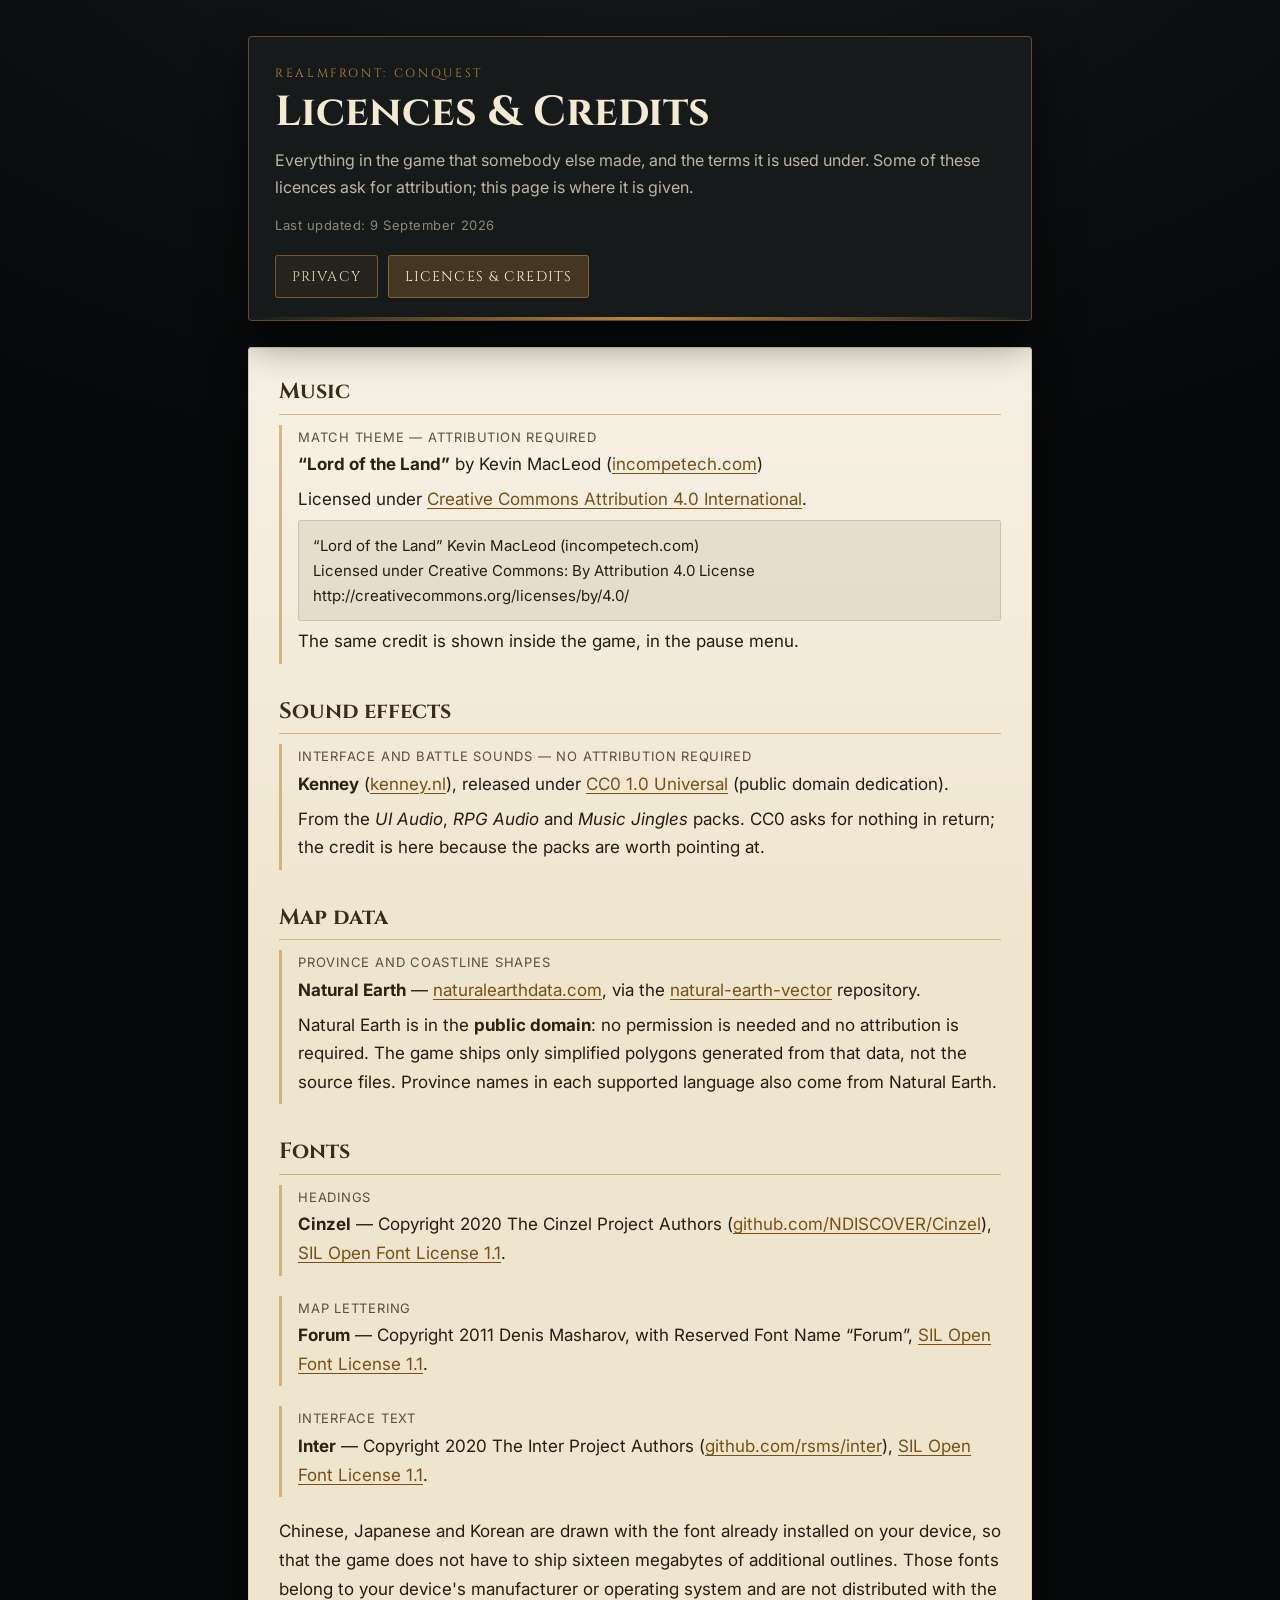
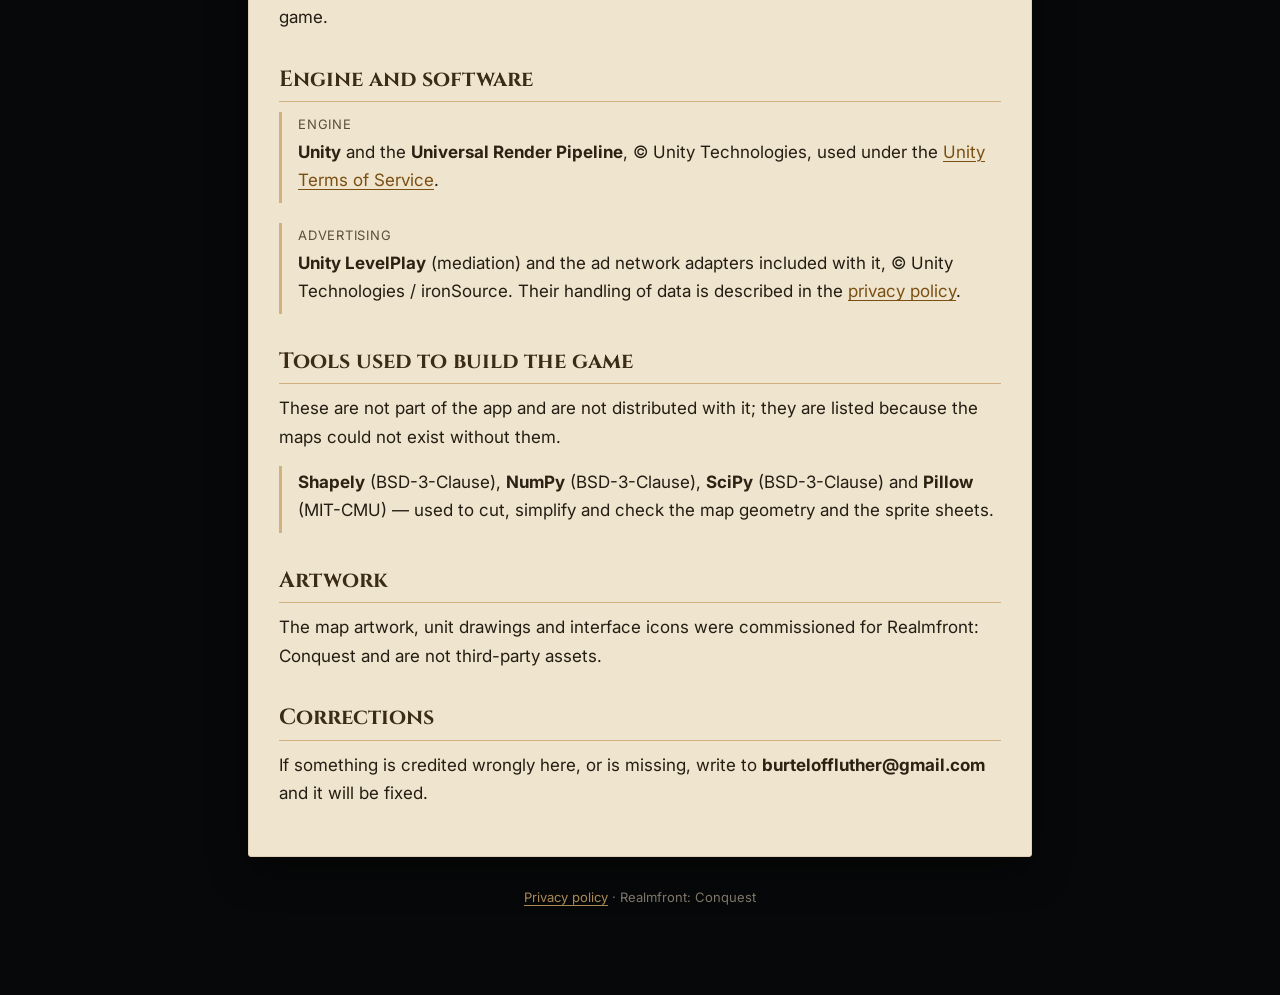
==== licenses.html @ 70ff1610 "Завести правовые страницы Realmfront Политика конфиденциальности и список лицензий, статическим сайт" ====
<!doctype html>
<html lang="en">
<head>
  <meta charset="utf-8" />
  <meta name="viewport" content="width=device-width,initial-scale=1" />
  <title>Realmfront: Conquest — Licences &amp; Credits</title>
  <meta name="description" content="Third-party data, music, sound, fonts and software used in Realmfront: Conquest, with their licences." />
  <link rel="stylesheet" href="styles.css" />
</head>
<body>
  <main class="container">
    <header class="deck">
      <p class="eyebrow">Realmfront: Conquest</p>
      <h1>Licences &amp; Credits</h1>
      <p class="lead">Everything in the game that somebody else made, and the terms it is used under. Some of these licences ask for attribution; this page is where it is given.</p>
      <p class="stamp">Last updated: 9 September 2026</p>
      <nav class="nav">
        <a href="index.html">Privacy</a>
        <a href="licenses.html" aria-current="page">Licences &amp; credits</a>
      </nav>
    </header>

    <section class="sheet">
      <h2>Music</h2>
      <div class="credit">
        <p class="what">Match theme — attribution required</p>
        <p><strong>“Lord of the Land”</strong> by Kevin MacLeod (<a href="https://incompetech.com" rel="noopener">incompetech.com</a>)</p>
        <p>Licensed under <a href="https://creativecommons.org/licenses/by/4.0/" rel="noopener">Creative Commons Attribution 4.0 International</a>.</p>
        <p class="quote">“Lord of the Land” Kevin MacLeod (incompetech.com)<br />Licensed under Creative Commons: By Attribution 4.0 License<br />http://creativecommons.org/licenses/by/4.0/</p>
        <p>The same credit is shown inside the game, in the pause menu.</p>
      </div>

      <h2>Sound effects</h2>
      <div class="credit">
        <p class="what">Interface and battle sounds — no attribution required</p>
        <p><strong>Kenney</strong> (<a href="https://kenney.nl" rel="noopener">kenney.nl</a>), released under <a href="https://creativecommons.org/publicdomain/zero/1.0/" rel="noopener">CC0 1.0 Universal</a> (public domain dedication).</p>
        <p>From the <em>UI Audio</em>, <em>RPG Audio</em> and <em>Music Jingles</em> packs. CC0 asks for nothing in return; the credit is here because the packs are worth pointing at.</p>
      </div>

      <h2>Map data</h2>
      <div class="credit">
        <p class="what">Province and coastline shapes</p>
        <p><strong>Natural Earth</strong> — <a href="https://www.naturalearthdata.com/" rel="noopener">naturalearthdata.com</a>, via the <a href="https://github.com/nvkelso/natural-earth-vector" rel="noopener">natural-earth-vector</a> repository.</p>
        <p>Natural Earth is in the <strong>public domain</strong>: no permission is needed and no attribution is required. The game ships only simplified polygons generated from that data, not the source files. Province names in each supported language also come from Natural Earth.</p>
      </div>

      <h2>Fonts</h2>
      <div class="credit">
        <p class="what">Headings</p>
        <p><strong>Cinzel</strong> — Copyright 2020 The Cinzel Project Authors (<a href="https://github.com/NDISCOVER/Cinzel" rel="noopener">github.com/NDISCOVER/Cinzel</a>), <a href="https://openfontlicense.org/" rel="noopener">SIL Open Font License 1.1</a>.</p>
      </div>
      <div class="credit">
        <p class="what">Map lettering</p>
        <p><strong>Forum</strong> — Copyright 2011 Denis Masharov, with Reserved Font Name “Forum”, <a href="https://openfontlicense.org/" rel="noopener">SIL Open Font License 1.1</a>.</p>
      </div>
      <div class="credit">
        <p class="what">Interface text</p>
        <p><strong>Inter</strong> — Copyright 2020 The Inter Project Authors (<a href="https://github.com/rsms/inter" rel="noopener">github.com/rsms/inter</a>), <a href="https://openfontlicense.org/" rel="noopener">SIL Open Font License 1.1</a>.</p>
      </div>
      <p>Chinese, Japanese and Korean are drawn with the font already installed on your device, so that the game does not have to ship sixteen megabytes of additional outlines. Those fonts belong to your device's manufacturer or operating system and are not distributed with the game.</p>

      <h2>Engine and software</h2>
      <div class="credit">
        <p class="what">Engine</p>
        <p><strong>Unity</strong> and the <strong>Universal Render Pipeline</strong>, © Unity Technologies, used under the <a href="https://unity.com/legal/terms-of-service" rel="noopener">Unity Terms of Service</a>.</p>
      </div>
      <div class="credit">
        <p class="what">Advertising</p>
        <p><strong>Unity LevelPlay</strong> (mediation) and the ad network adapters included with it, © Unity Technologies / ironSource. Their handling of data is described in the <a href="index.html">privacy policy</a>.</p>
      </div>

      <h2>Tools used to build the game</h2>
      <p>These are not part of the app and are not distributed with it; they are listed because the maps could not exist without them.</p>
      <div class="credit">
        <p><strong>Shapely</strong> (BSD-3-Clause), <strong>NumPy</strong> (BSD-3-Clause), <strong>SciPy</strong> (BSD-3-Clause) and <strong>Pillow</strong> (MIT-CMU) — used to cut, simplify and check the map geometry and the sprite sheets.</p>
      </div>

      <h2>Artwork</h2>
      <p>The map artwork, unit drawings and interface icons were commissioned for Realmfront: Conquest and are not third-party assets.</p>

      <h2>Corrections</h2>
      <p>If something is credited wrongly here, or is missing, write to <strong>burteloffluther@gmail.com</strong> and it will be fixed.</p>
    </section>

    <footer>
      <p><a href="index.html">Privacy policy</a> · Realmfront: Conquest</p>
    </footer>
  </main>
</body>
</html>
---- styles.css ----
/* Realmfront: Conquest — legal pages.
   The game is a parchment map under a dark command deck with gold rules, and
   these pages are the same three materials: dark ground, parchment sheet, gold. */

@import url("https://fonts.googleapis.com/css2?family=Cinzel:wght@500;700&family=Inter:wght@400;500;600&display=swap");

:root {
  --ground: #0d0f10;
  --ground-deep: #070809;
  --parchment: #efe4cd;
  --parchment-edge: #ddcfb2;
  --ink: #241d13;
  --ink-soft: #5b4f3c;
  --gold: #b8873c;
  --gold-bright: #d8a85a;
  --gold-line: rgba(184, 135, 60, 0.55);
  --deck: #171a1b;
}

* { box-sizing: border-box; }

html { -webkit-text-size-adjust: 100%; }

body {
  margin: 0;
  background:
    radial-gradient(1200px 700px at 50% -8%, #1b1f20 0%, var(--ground) 55%, var(--ground-deep) 100%);
  color: var(--ink);
  font-family: "Inter", "Segoe UI", system-ui, sans-serif;
  line-height: 1.68;
  font-size: 17px;
}

.container {
  max-width: 820px;
  margin: 0 auto;
  padding: 36px 18px 72px;
}

/* --- the command deck at the top of every page ---------------------------- */

.deck {
  background: var(--deck);
  border: 1px solid rgba(184, 135, 60, 0.45);
  border-radius: 4px;
  padding: 26px 26px 22px;
  margin-bottom: 26px;
  box-shadow: 0 18px 46px rgba(0, 0, 0, 0.55);
  position: relative;
}

.deck::after {
  content: "";
  position: absolute;
  left: 0;
  right: 0;
  bottom: 0;
  height: 3px;
  background: linear-gradient(90deg, transparent, var(--gold), transparent);
}

.eyebrow {
  margin: 0 0 6px;
  font-family: "Cinzel", Georgia, serif;
  letter-spacing: 0.22em;
  text-transform: uppercase;
  font-size: 12px;
  color: var(--gold);
}

.deck h1 {
  margin: 0 0 10px;
  font-family: "Cinzel", Georgia, serif;
  font-weight: 700;
  font-size: clamp(28px, 6vw, 42px);
  line-height: 1.14;
  color: #f4ead2;
}

.lead {
  margin: 0;
  color: #bdb5a4;
  font-size: 16px;
}

.stamp {
  margin: 14px 0 0;
  font-size: 13px;
  color: #8d8677;
  letter-spacing: 0.04em;
}

/* --- the parchment the text is written on --------------------------------- */

.sheet {
  background:
    linear-gradient(180deg, rgba(255, 255, 255, 0.5) 0%, rgba(255, 255, 255, 0) 30%),
    var(--parchment);
  border: 1px solid var(--parchment-edge);
  border-radius: 3px;
  padding: 30px 30px 34px;
  box-shadow: 0 14px 38px rgba(0, 0, 0, 0.42);
}

.sheet + .sheet { margin-top: 22px; }

h2 {
  font-family: "Cinzel", Georgia, serif;
  font-weight: 700;
  font-size: 22px;
  line-height: 1.25;
  margin: 34px 0 10px;
  padding-bottom: 8px;
  border-bottom: 1px solid var(--gold-line);
  color: #3a2c17;
}

.sheet > h2:first-child { margin-top: 0; }

h3 {
  font-family: "Cinzel", Georgia, serif;
  font-size: 17px;
  margin: 22px 0 6px;
  color: #3a2c17;
}

p { margin: 0 0 14px; }

ul { margin: 0 0 16px; padding-left: 22px; }

li { margin-bottom: 8px; }

strong { color: #2c2213; }

code {
  font-family: ui-monospace, "Cascadia Mono", Consolas, monospace;
  font-size: 0.92em;
  background: rgba(90, 70, 40, 0.12);
  border: 1px solid rgba(90, 70, 40, 0.2);
  border-radius: 3px;
  padding: 1px 5px;
}

a { color: #7a4f14; text-underline-offset: 3px; }

a:hover { color: #96631a; }

/* --- credit entries ------------------------------------------------------- */

.credit {
  border-left: 3px solid var(--gold-line);
  padding: 2px 0 2px 16px;
  margin: 0 0 20px;
}

.credit p { margin: 0 0 6px; }

.credit .what {
  font-size: 13px;
  letter-spacing: 0.06em;
  text-transform: uppercase;
  color: var(--ink-soft);
  margin-bottom: 2px;
}

.quote {
  background: rgba(90, 70, 40, 0.09);
  border: 1px solid rgba(90, 70, 40, 0.18);
  border-radius: 3px;
  padding: 12px 14px;
  font-size: 15px;
  margin: 0 0 12px;
}

/* --- links between the two pages ------------------------------------------ */

.nav {
  display: flex;
  flex-wrap: wrap;
  gap: 10px;
  margin-top: 18px;
}

.nav a {
  font-family: "Cinzel", Georgia, serif;
  font-size: 14px;
  letter-spacing: 0.08em;
  text-transform: uppercase;
  text-decoration: none;
  color: #e8d9b6;
  border: 1px solid rgba(184, 135, 60, 0.55);
  border-radius: 3px;
  padding: 9px 16px;
  background: rgba(184, 135, 60, 0.09);
}

.nav a:hover {
  background: rgba(184, 135, 60, 0.2);
  color: #fff3d9;
}

.nav a[aria-current="page"] {
  background: rgba(184, 135, 60, 0.28);
  color: #fff3d9;
}

footer {
  margin-top: 30px;
  text-align: center;
  color: #7e776a;
  font-size: 13px;
}

footer a { color: #a98a55; }

@media (max-width: 560px) {
  body { font-size: 16px; }
  .sheet { padding: 22px 18px 26px; }
  .deck { padding: 20px 18px 18px; }
}
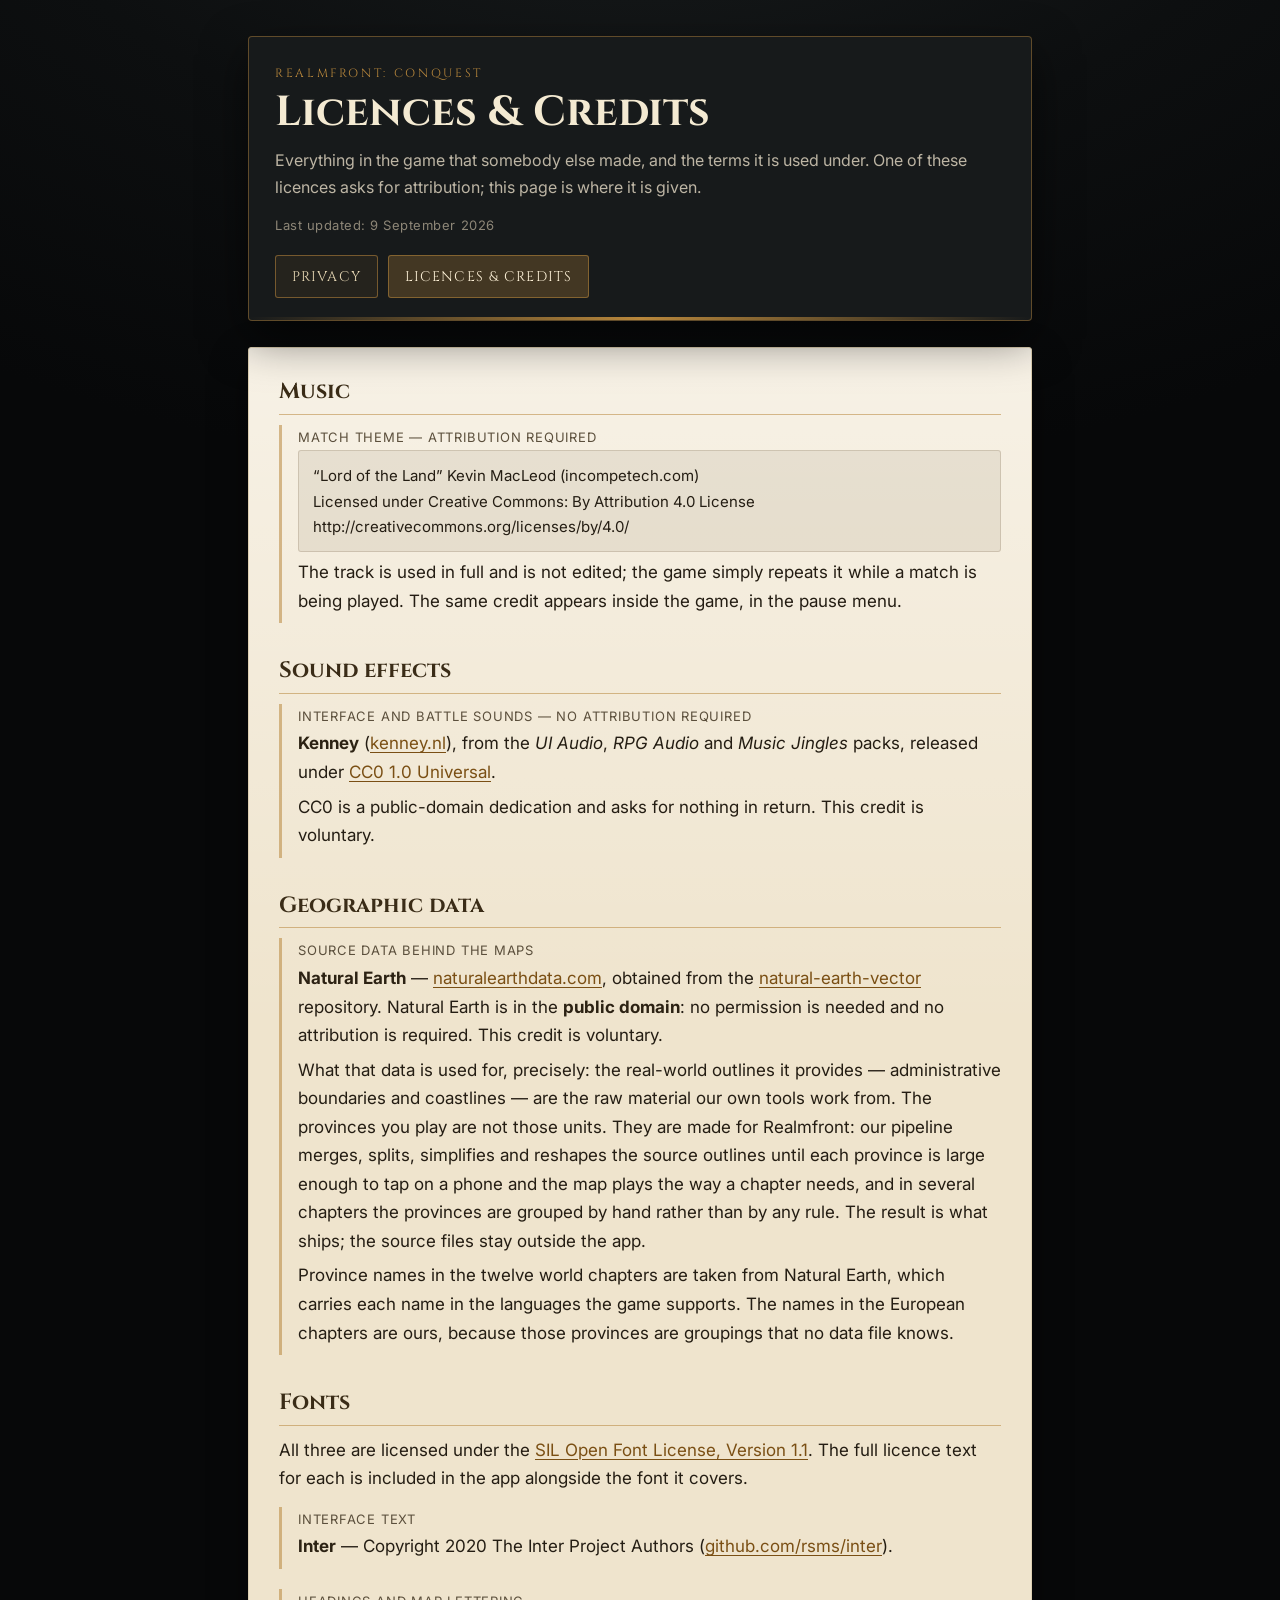
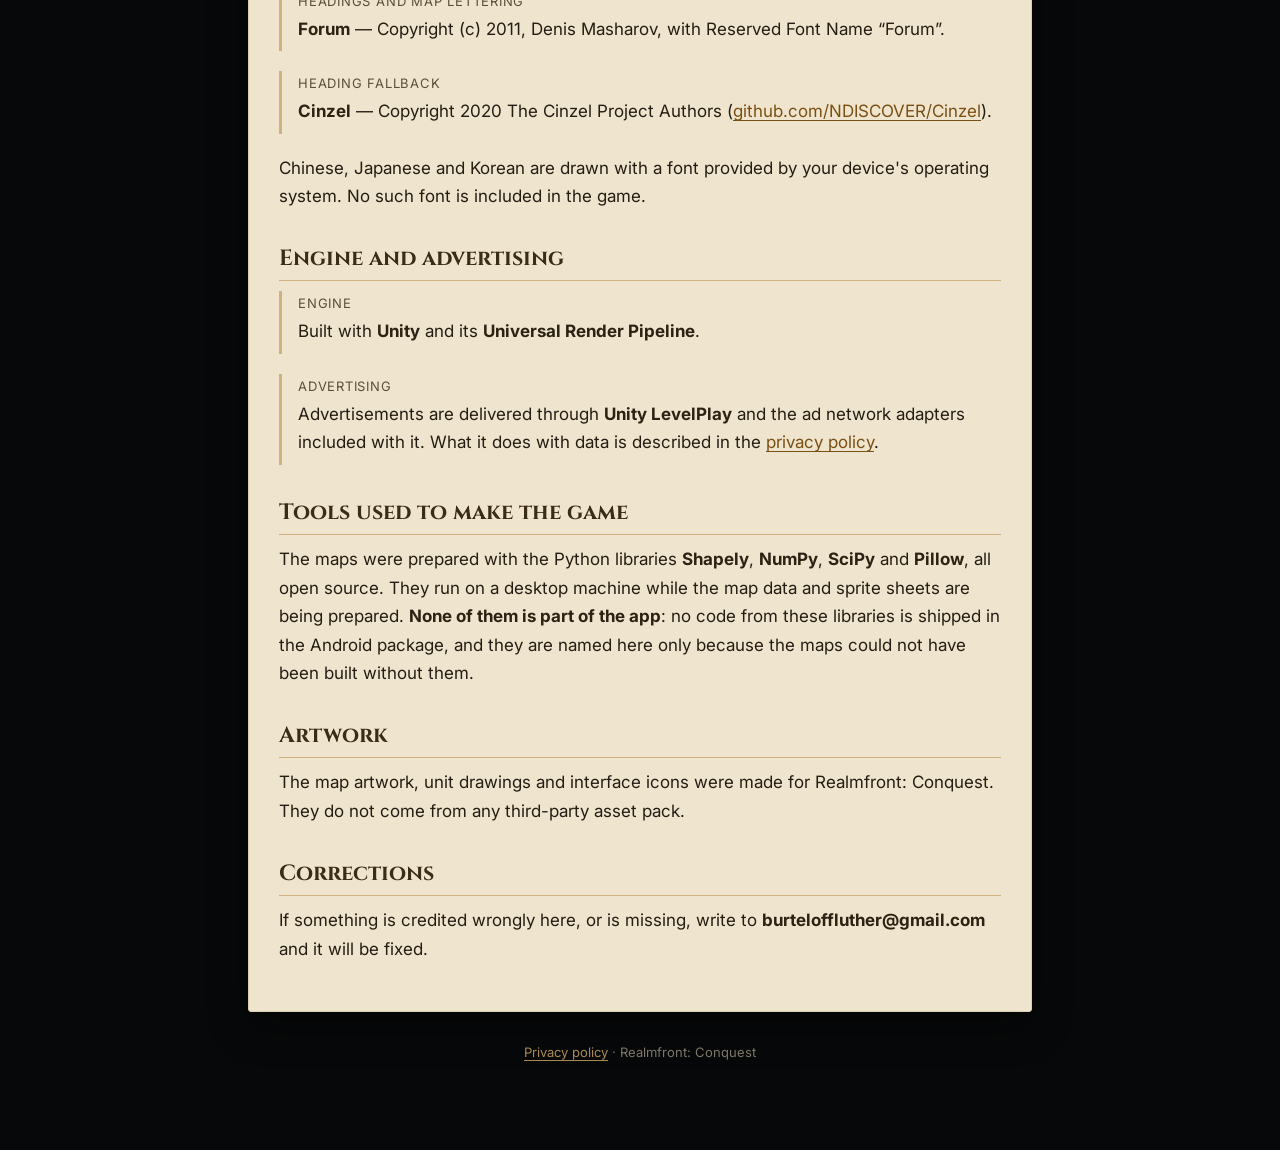
==== commit b2eca19a: "Уточнить страницу лицензий по фактам репозитория Имена провинций из Natural Earth есть только в двен" ====
--- a/licenses.html
+++ b/licenses.html
@@ -12,7 +12,7 @@
     <header class="deck">
       <p class="eyebrow">Realmfront: Conquest</p>
       <h1>Licences &amp; Credits</h1>
-      <p class="lead">Everything in the game that somebody else made, and the terms it is used under. Some of these licences ask for attribution; this page is where it is given.</p>
+      <p class="lead">Everything in the game that somebody else made, and the terms it is used under. One of these licences asks for attribution; this page is where it is given.</p>
       <p class="stamp">Last updated: 9 September 2026</p>
       <nav class="nav">
         <a href="index.html">Privacy</a>
@@ -24,59 +24,56 @@
       <h2>Music</h2>
       <div class="credit">
         <p class="what">Match theme — attribution required</p>
-        <p><strong>“Lord of the Land”</strong> by Kevin MacLeod (<a href="https://incompetech.com" rel="noopener">incompetech.com</a>)</p>
-        <p>Licensed under <a href="https://creativecommons.org/licenses/by/4.0/" rel="noopener">Creative Commons Attribution 4.0 International</a>.</p>
         <p class="quote">“Lord of the Land” Kevin MacLeod (incompetech.com)<br />Licensed under Creative Commons: By Attribution 4.0 License<br />http://creativecommons.org/licenses/by/4.0/</p>
-        <p>The same credit is shown inside the game, in the pause menu.</p>
+        <p>The track is used in full and is not edited; the game simply repeats it while a match is being played. The same credit appears inside the game, in the pause menu.</p>
       </div>
 
       <h2>Sound effects</h2>
       <div class="credit">
         <p class="what">Interface and battle sounds — no attribution required</p>
-        <p><strong>Kenney</strong> (<a href="https://kenney.nl" rel="noopener">kenney.nl</a>), released under <a href="https://creativecommons.org/publicdomain/zero/1.0/" rel="noopener">CC0 1.0 Universal</a> (public domain dedication).</p>
-        <p>From the <em>UI Audio</em>, <em>RPG Audio</em> and <em>Music Jingles</em> packs. CC0 asks for nothing in return; the credit is here because the packs are worth pointing at.</p>
+        <p><strong>Kenney</strong> (<a href="https://kenney.nl" rel="noopener">kenney.nl</a>), from the <em>UI Audio</em>, <em>RPG Audio</em> and <em>Music Jingles</em> packs, released under <a href="https://creativecommons.org/publicdomain/zero/1.0/" rel="noopener">CC0 1.0 Universal</a>.</p>
+        <p>CC0 is a public-domain dedication and asks for nothing in return. This credit is voluntary.</p>
       </div>
 
-      <h2>Map data</h2>
+      <h2>Geographic data</h2>
       <div class="credit">
-        <p class="what">Province and coastline shapes</p>
-        <p><strong>Natural Earth</strong> — <a href="https://www.naturalearthdata.com/" rel="noopener">naturalearthdata.com</a>, via the <a href="https://github.com/nvkelso/natural-earth-vector" rel="noopener">natural-earth-vector</a> repository.</p>
-        <p>Natural Earth is in the <strong>public domain</strong>: no permission is needed and no attribution is required. The game ships only simplified polygons generated from that data, not the source files. Province names in each supported language also come from Natural Earth.</p>
+        <p class="what">Source data behind the maps</p>
+        <p><strong>Natural Earth</strong> — <a href="https://www.naturalearthdata.com/" rel="noopener">naturalearthdata.com</a>, obtained from the <a href="https://github.com/nvkelso/natural-earth-vector" rel="noopener">natural-earth-vector</a> repository. Natural Earth is in the <strong>public domain</strong>: no permission is needed and no attribution is required. This credit is voluntary.</p>
+        <p>What that data is used for, precisely: the real-world outlines it provides — administrative boundaries and coastlines — are the raw material our own tools work from. The provinces you play are not those units. They are made for Realmfront: our pipeline merges, splits, simplifies and reshapes the source outlines until each province is large enough to tap on a phone and the map plays the way a chapter needs, and in several chapters the provinces are grouped by hand rather than by any rule. The result is what ships; the source files stay outside the app.</p>
+        <p>Province names in the twelve world chapters are taken from Natural Earth, which carries each name in the languages the game supports. The names in the European chapters are ours, because those provinces are groupings that no data file knows.</p>
       </div>
 
       <h2>Fonts</h2>
+      <p>All three are licensed under the <a href="https://openfontlicense.org/" rel="noopener">SIL Open Font License, Version 1.1</a>. The full licence text for each is included in the app alongside the font it covers.</p>
       <div class="credit">
-        <p class="what">Headings</p>
-        <p><strong>Cinzel</strong> — Copyright 2020 The Cinzel Project Authors (<a href="https://github.com/NDISCOVER/Cinzel" rel="noopener">github.com/NDISCOVER/Cinzel</a>), <a href="https://openfontlicense.org/" rel="noopener">SIL Open Font License 1.1</a>.</p>
+        <p class="what">Interface text</p>
+        <p><strong>Inter</strong> — Copyright 2020 The Inter Project Authors (<a href="https://github.com/rsms/inter" rel="noopener">github.com/rsms/inter</a>).</p>
       </div>
       <div class="credit">
-        <p class="what">Map lettering</p>
-        <p><strong>Forum</strong> — Copyright 2011 Denis Masharov, with Reserved Font Name “Forum”, <a href="https://openfontlicense.org/" rel="noopener">SIL Open Font License 1.1</a>.</p>
+        <p class="what">Headings and map lettering</p>
+        <p><strong>Forum</strong> — Copyright (c) 2011, Denis Masharov, with Reserved Font Name “Forum”.</p>
       </div>
       <div class="credit">
-        <p class="what">Interface text</p>
-        <p><strong>Inter</strong> — Copyright 2020 The Inter Project Authors (<a href="https://github.com/rsms/inter" rel="noopener">github.com/rsms/inter</a>), <a href="https://openfontlicense.org/" rel="noopener">SIL Open Font License 1.1</a>.</p>
+        <p class="what">Heading fallback</p>
+        <p><strong>Cinzel</strong> — Copyright 2020 The Cinzel Project Authors (<a href="https://github.com/NDISCOVER/Cinzel" rel="noopener">github.com/NDISCOVER/Cinzel</a>).</p>
       </div>
-      <p>Chinese, Japanese and Korean are drawn with the font already installed on your device, so that the game does not have to ship sixteen megabytes of additional outlines. Those fonts belong to your device's manufacturer or operating system and are not distributed with the game.</p>
+      <p>Chinese, Japanese and Korean are drawn with a font provided by your device's operating system. No such font is included in the game.</p>
 
-      <h2>Engine and software</h2>
+      <h2>Engine and advertising</h2>
       <div class="credit">
         <p class="what">Engine</p>
-        <p><strong>Unity</strong> and the <strong>Universal Render Pipeline</strong>, © Unity Technologies, used under the <a href="https://unity.com/legal/terms-of-service" rel="noopener">Unity Terms of Service</a>.</p>
+        <p>Built with <strong>Unity</strong> and its <strong>Universal Render Pipeline</strong>.</p>
       </div>
       <div class="credit">
         <p class="what">Advertising</p>
-        <p><strong>Unity LevelPlay</strong> (mediation) and the ad network adapters included with it, © Unity Technologies / ironSource. Their handling of data is described in the <a href="index.html">privacy policy</a>.</p>
+        <p>Advertisements are delivered through <strong>Unity LevelPlay</strong> and the ad network adapters included with it. What it does with data is described in the <a href="index.html">privacy policy</a>.</p>
       </div>
 
-      <h2>Tools used to build the game</h2>
-      <p>These are not part of the app and are not distributed with it; they are listed because the maps could not exist without them.</p>
-      <div class="credit">
-        <p><strong>Shapely</strong> (BSD-3-Clause), <strong>NumPy</strong> (BSD-3-Clause), <strong>SciPy</strong> (BSD-3-Clause) and <strong>Pillow</strong> (MIT-CMU) — used to cut, simplify and check the map geometry and the sprite sheets.</p>
-      </div>
+      <h2>Tools used to make the game</h2>
+      <p>The maps were prepared with the Python libraries <strong>Shapely</strong>, <strong>NumPy</strong>, <strong>SciPy</strong> and <strong>Pillow</strong>, all open source. They run on a desktop machine while the map data and sprite sheets are being prepared. <strong>None of them is part of the app</strong>: no code from these libraries is shipped in the Android package, and they are named here only because the maps could not have been built without them.</p>
 
       <h2>Artwork</h2>
-      <p>The map artwork, unit drawings and interface icons were commissioned for Realmfront: Conquest and are not third-party assets.</p>
+      <p>The map artwork, unit drawings and interface icons were made for Realmfront: Conquest. They do not come from any third-party asset pack.</p>
 
       <h2>Corrections</h2>
       <p>If something is credited wrongly here, or is missing, write to <strong>burteloffluther@gmail.com</strong> and it will be fixed.</p>
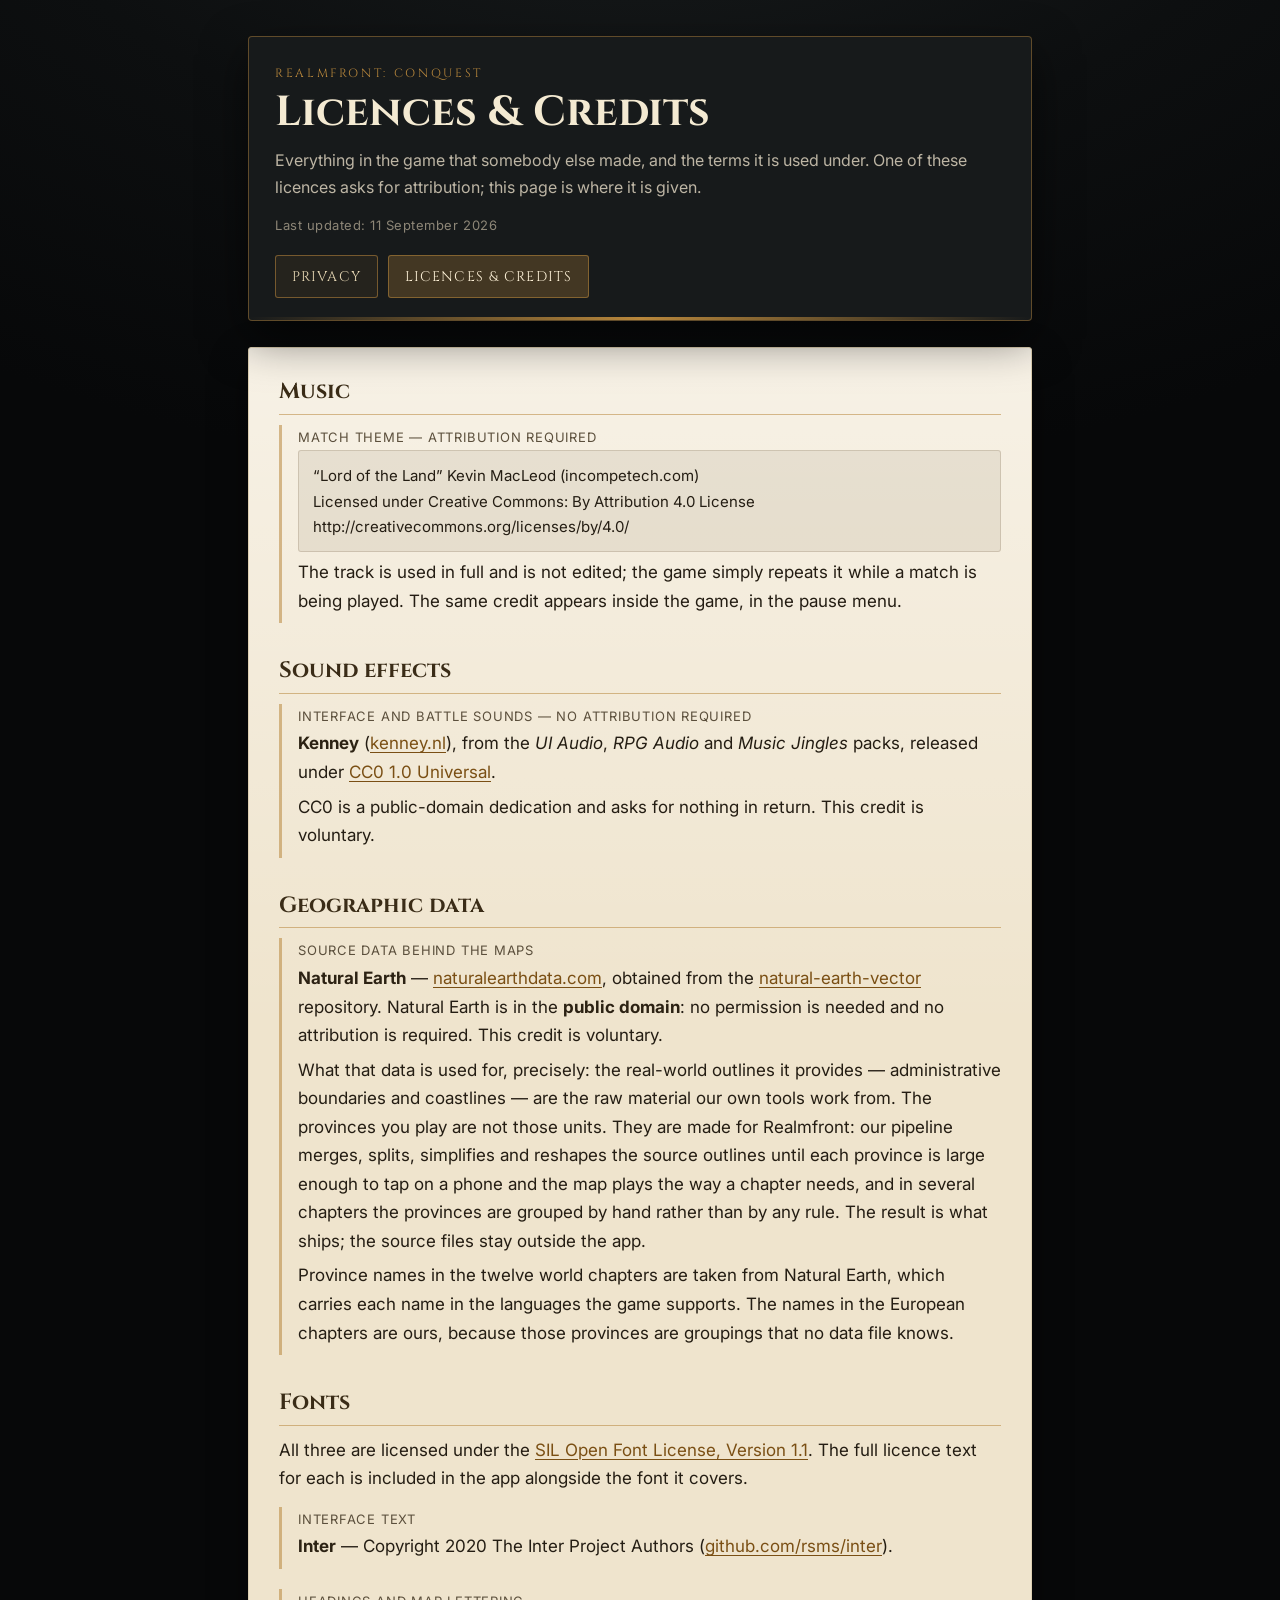
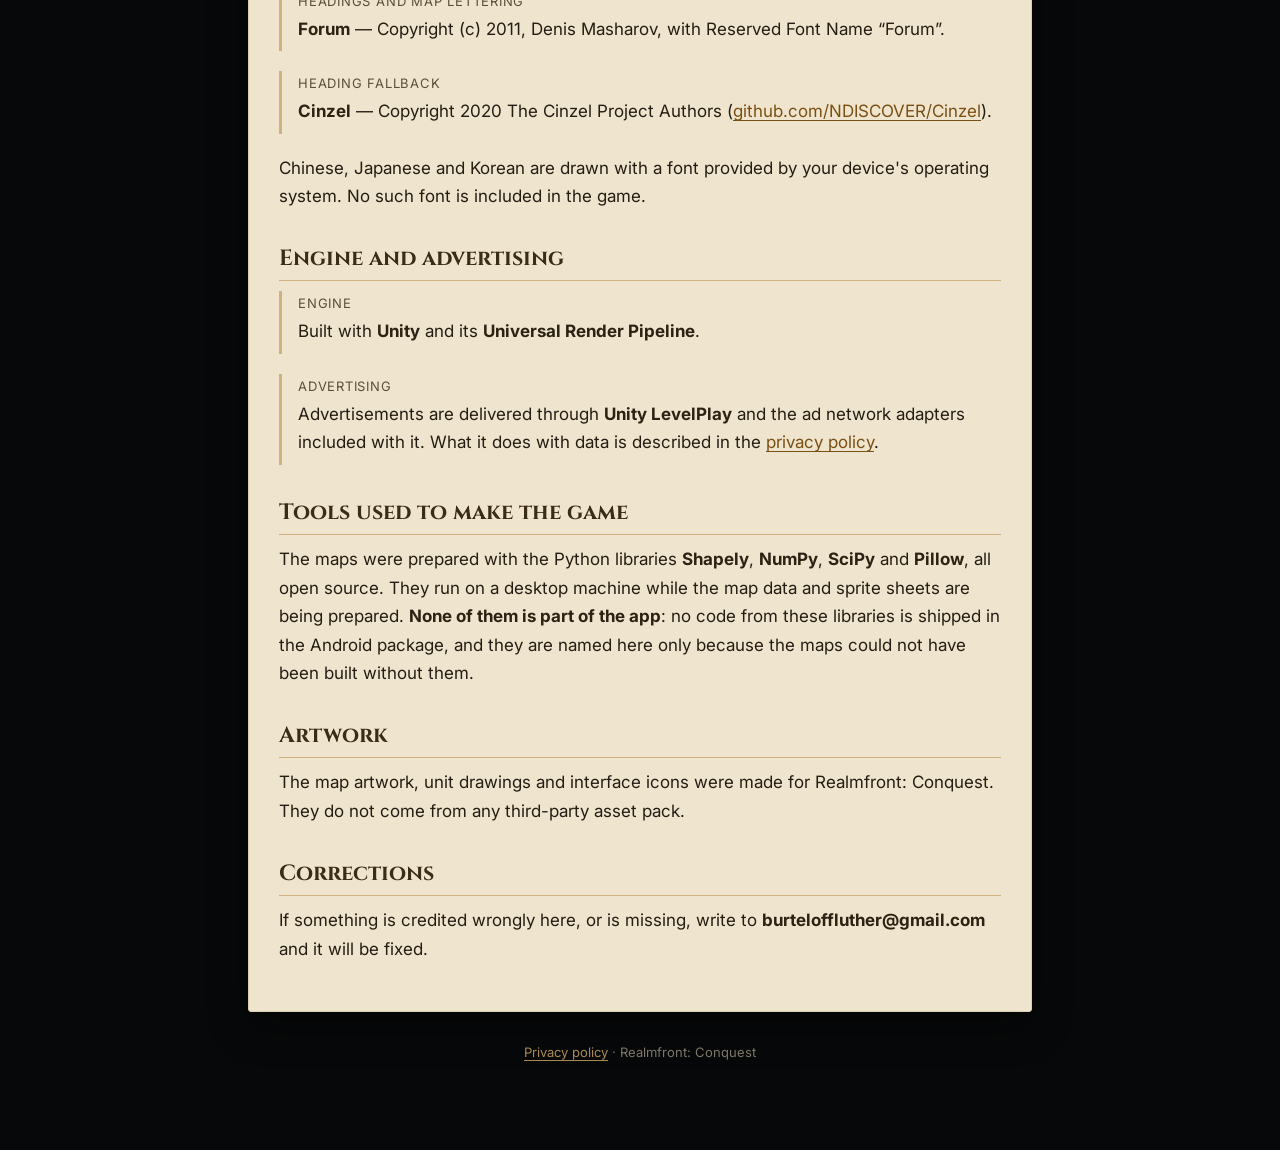
==== commit a2d16607: "Выправить политику по фактам кода Пять мест, где страница расходилась с игрой.  Раздел про согласие " ====
--- a/licenses.html
+++ b/licenses.html
@@ -13,7 +13,7 @@
       <p class="eyebrow">Realmfront: Conquest</p>
       <h1>Licences &amp; Credits</h1>
       <p class="lead">Everything in the game that somebody else made, and the terms it is used under. One of these licences asks for attribution; this page is where it is given.</p>
-      <p class="stamp">Last updated: 9 September 2026</p>
+      <p class="stamp">Last updated: 11 September 2026</p>
       <nav class="nav">
         <a href="index.html">Privacy</a>
         <a href="licenses.html" aria-current="page">Licences &amp; credits</a>
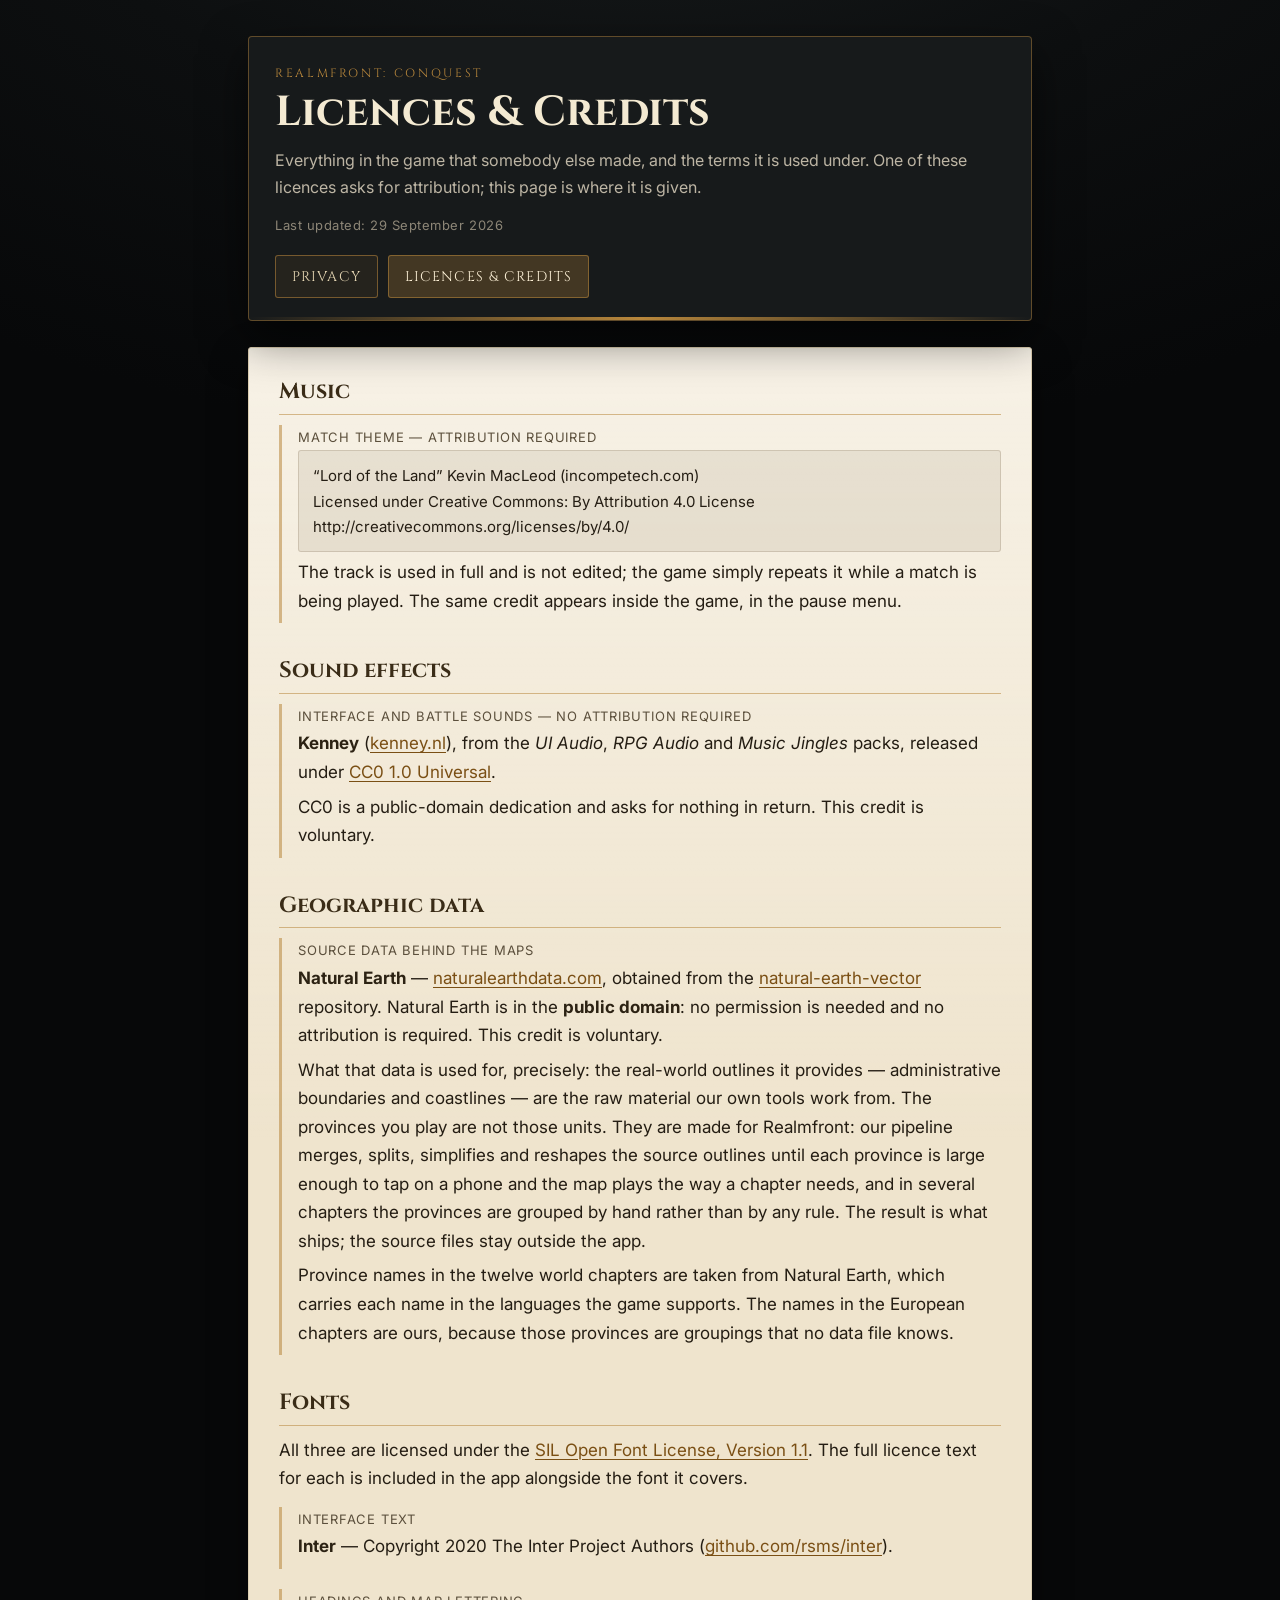
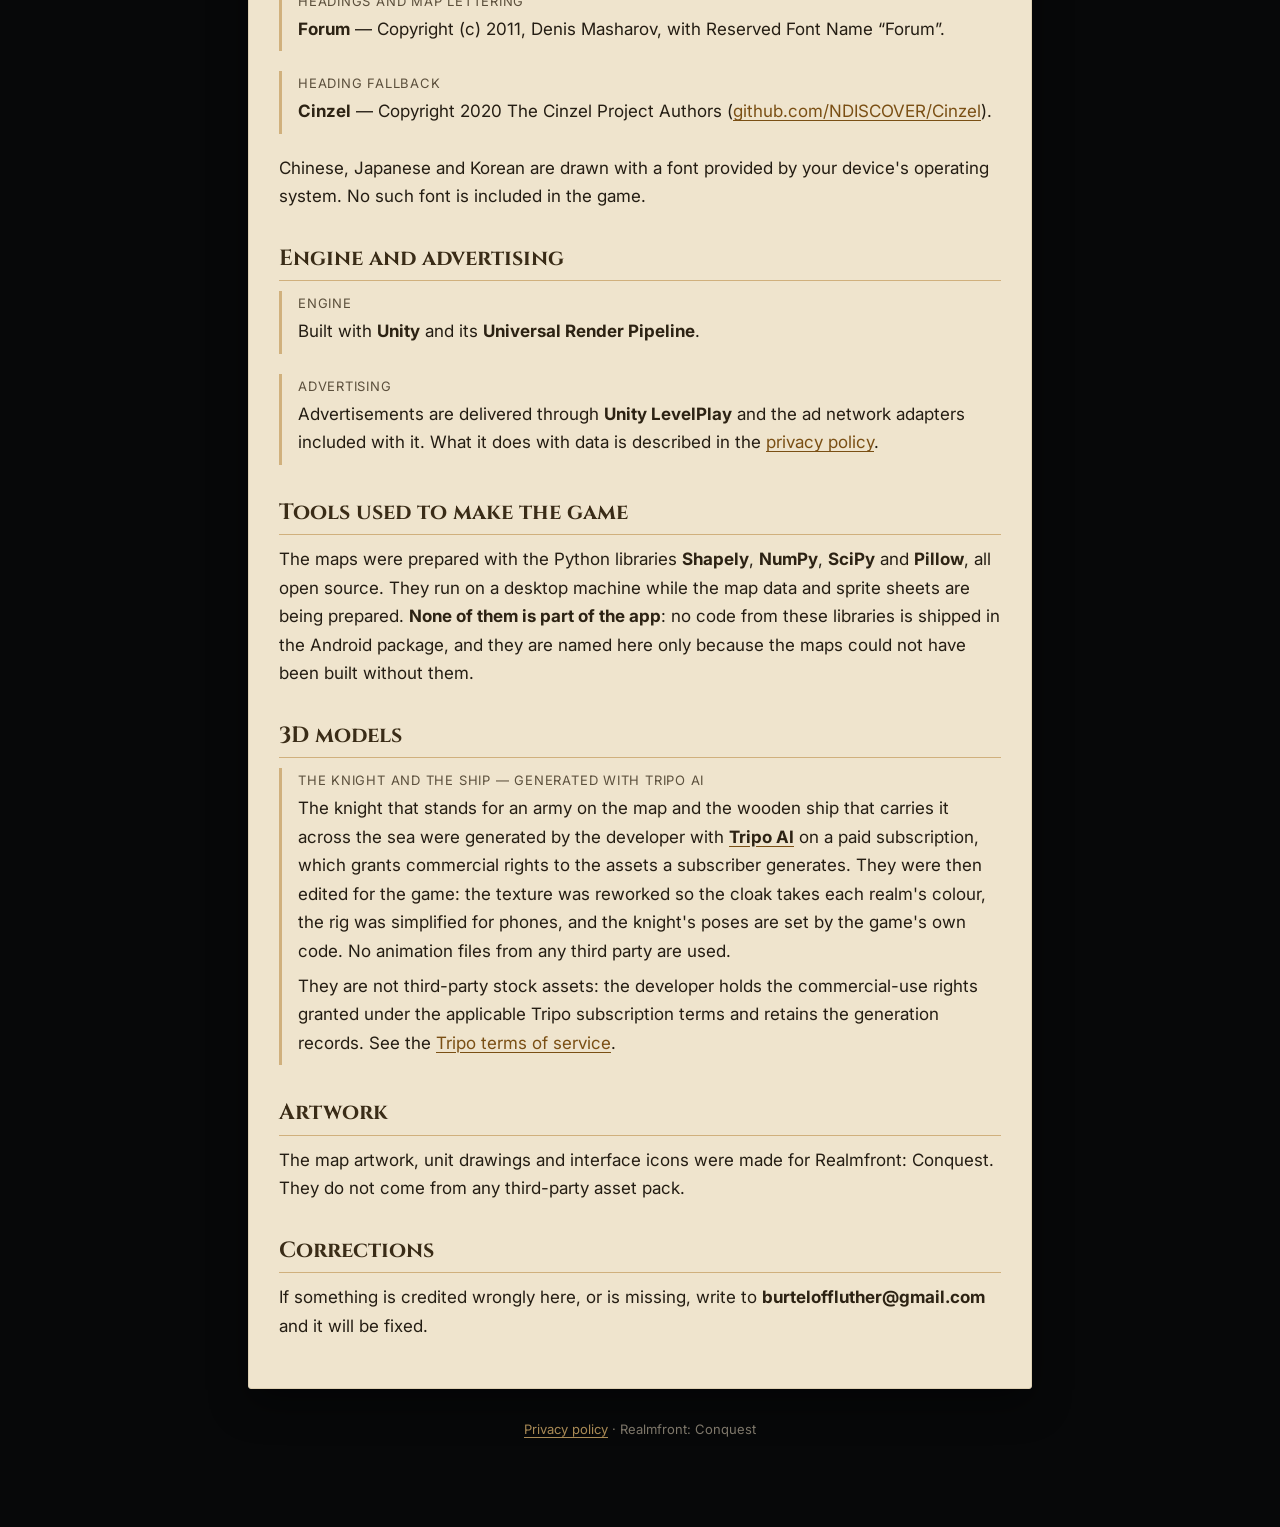
==== commit b85f3677: "Указать, что рыцарь и корабль сделаны в Tripo AI Co-Authored-By: Claude Opus 5.5 <noreply@anthropic." ====
--- a/licenses.html
+++ b/licenses.html
@@ -4,7 +4,7 @@
   <meta charset="utf-8" />
   <meta name="viewport" content="width=device-width,initial-scale=1" />
   <title>Realmfront: Conquest — Licences &amp; Credits</title>
-  <meta name="description" content="Third-party data, music, sound, fonts and software used in Realmfront: Conquest, with their licences." />
+  <meta name="description" content="Third-party data, music, sound, fonts, 3D models and software used in Realmfront: Conquest, with their licences." />
   <link rel="stylesheet" href="styles.css" />
 </head>
 <body>
@@ -13,7 +13,7 @@
       <p class="eyebrow">Realmfront: Conquest</p>
       <h1>Licences &amp; Credits</h1>
       <p class="lead">Everything in the game that somebody else made, and the terms it is used under. One of these licences asks for attribution; this page is where it is given.</p>
-      <p class="stamp">Last updated: 11 September 2026</p>
+      <p class="stamp">Last updated: 29 September 2026</p>
       <nav class="nav">
         <a href="index.html">Privacy</a>
         <a href="licenses.html" aria-current="page">Licences &amp; credits</a>
@@ -72,6 +72,13 @@
       <h2>Tools used to make the game</h2>
       <p>The maps were prepared with the Python libraries <strong>Shapely</strong>, <strong>NumPy</strong>, <strong>SciPy</strong> and <strong>Pillow</strong>, all open source. They run on a desktop machine while the map data and sprite sheets are being prepared. <strong>None of them is part of the app</strong>: no code from these libraries is shipped in the Android package, and they are named here only because the maps could not have been built without them.</p>
 
+      <h2>3D models</h2>
+      <div class="credit">
+        <p class="what">The knight and the ship — generated with Tripo AI</p>
+        <p>The knight that stands for an army on the map and the wooden ship that carries it across the sea were generated by the developer with <a href="https://www.tripo3d.ai/" rel="noopener"><strong>Tripo AI</strong></a> on a paid subscription, which grants commercial rights to the assets a subscriber generates. They were then edited for the game: the texture was reworked so the cloak takes each realm's colour, the rig was simplified for phones, and the knight's poses are set by the game's own code. No animation files from any third party are used.</p>
+        <p>They are not third-party stock assets: the developer holds the commercial-use rights granted under the applicable Tripo subscription terms and retains the generation records. See the <a href="https://www.tripo3d.ai/terms" rel="noopener">Tripo terms of service</a>.</p>
+      </div>
+
       <h2>Artwork</h2>
       <p>The map artwork, unit drawings and interface icons were made for Realmfront: Conquest. They do not come from any third-party asset pack.</p>
 
